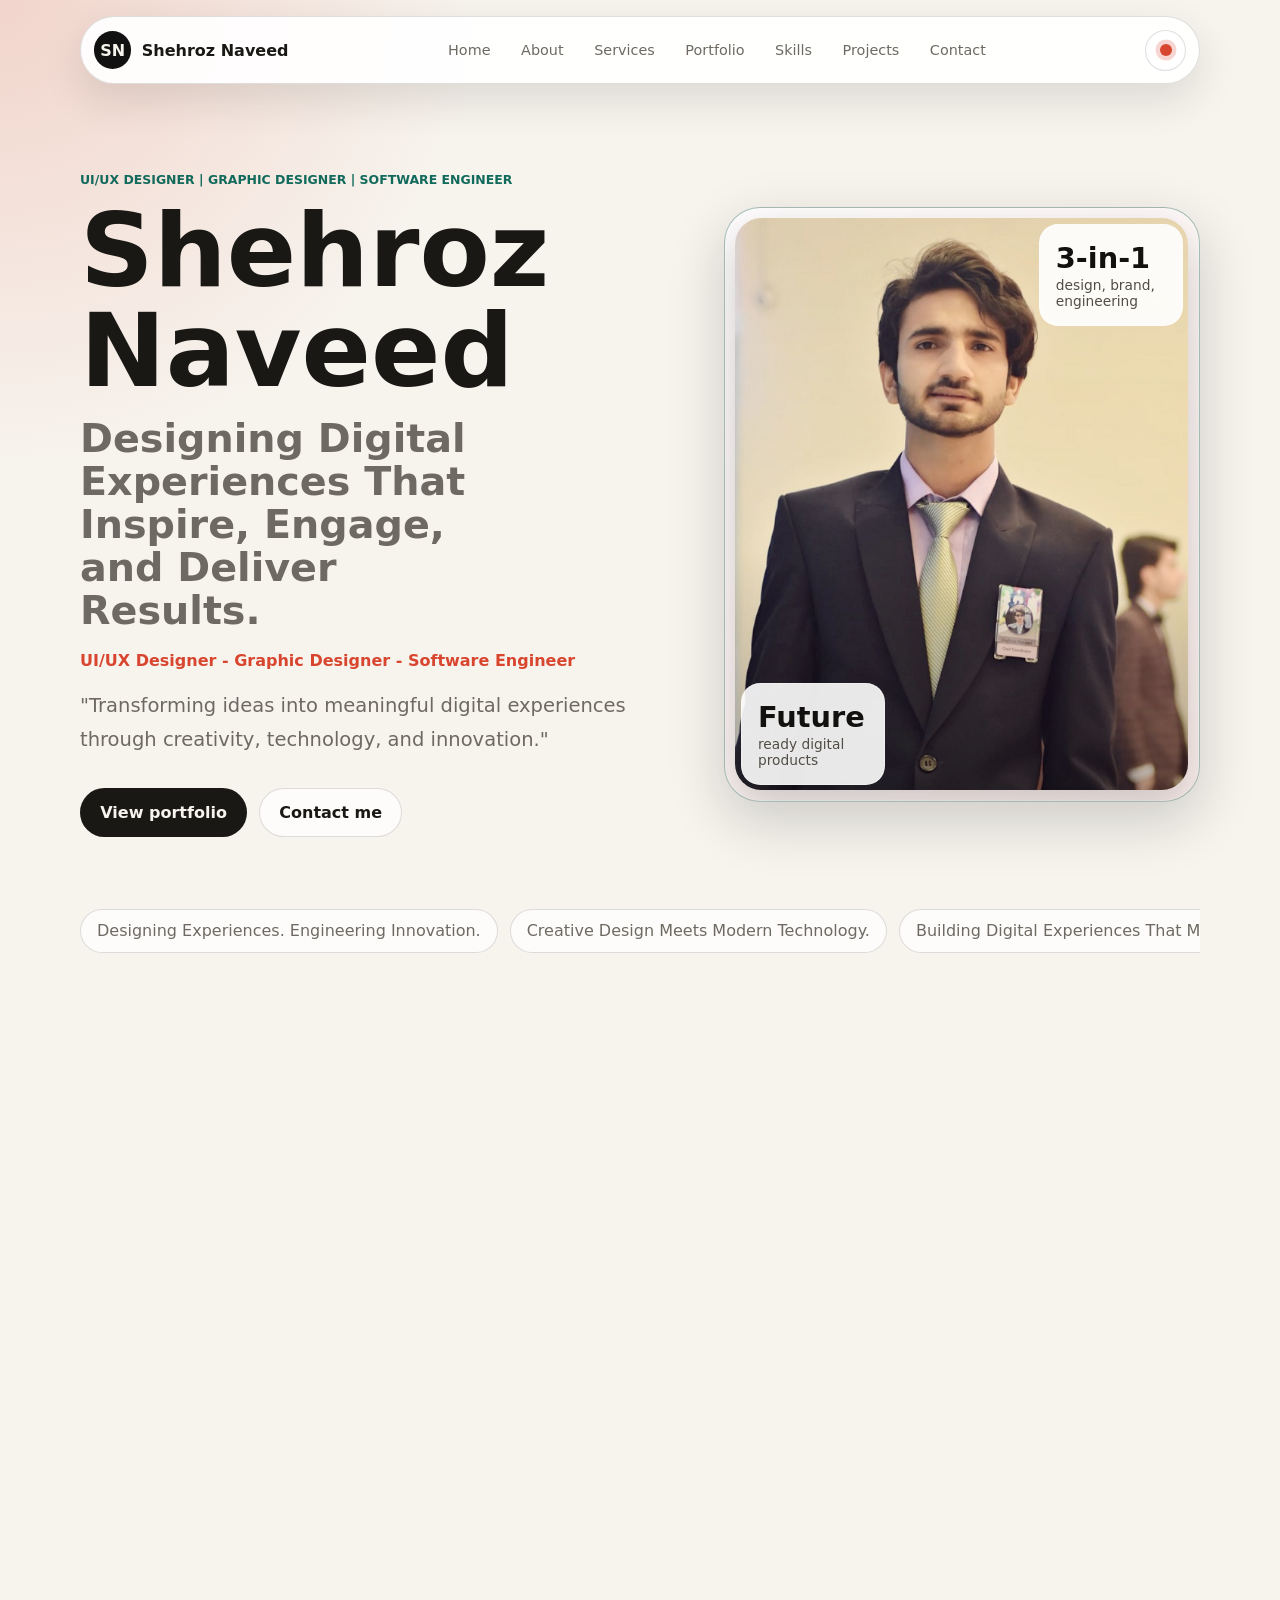
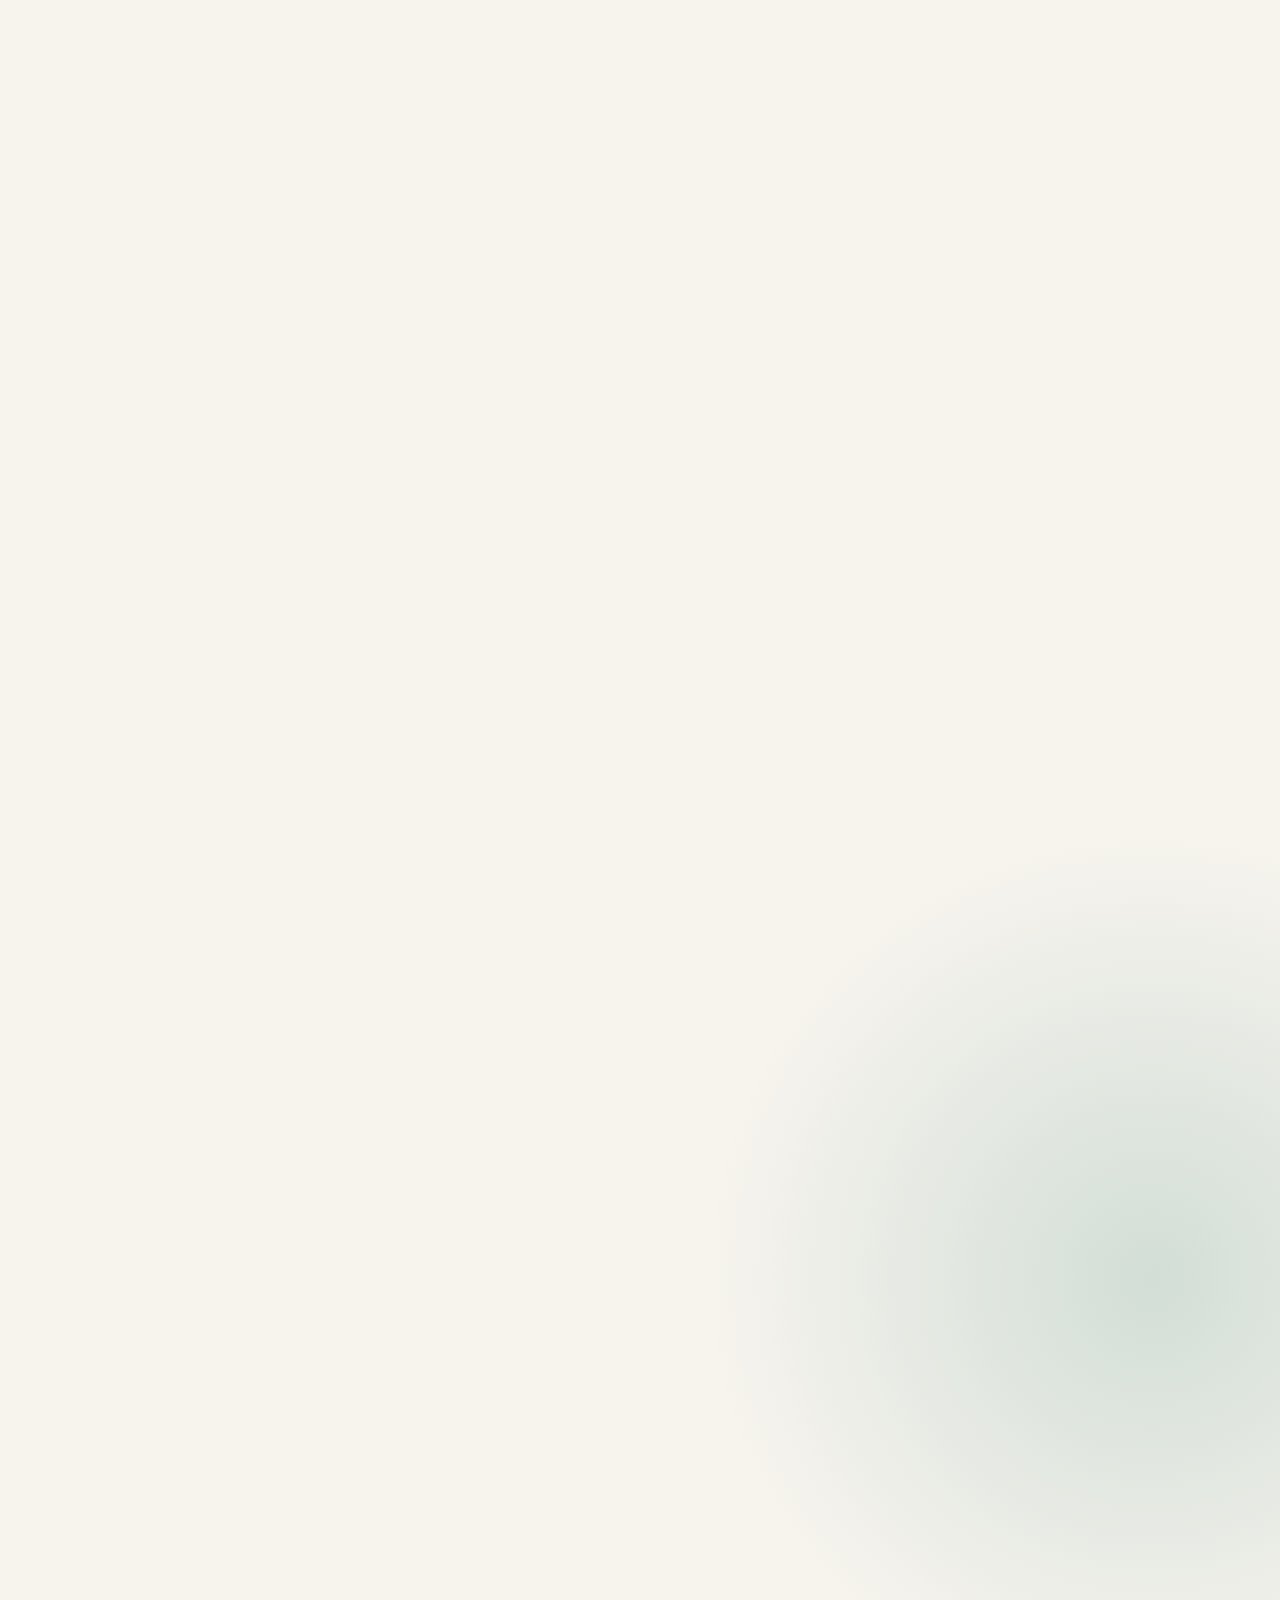
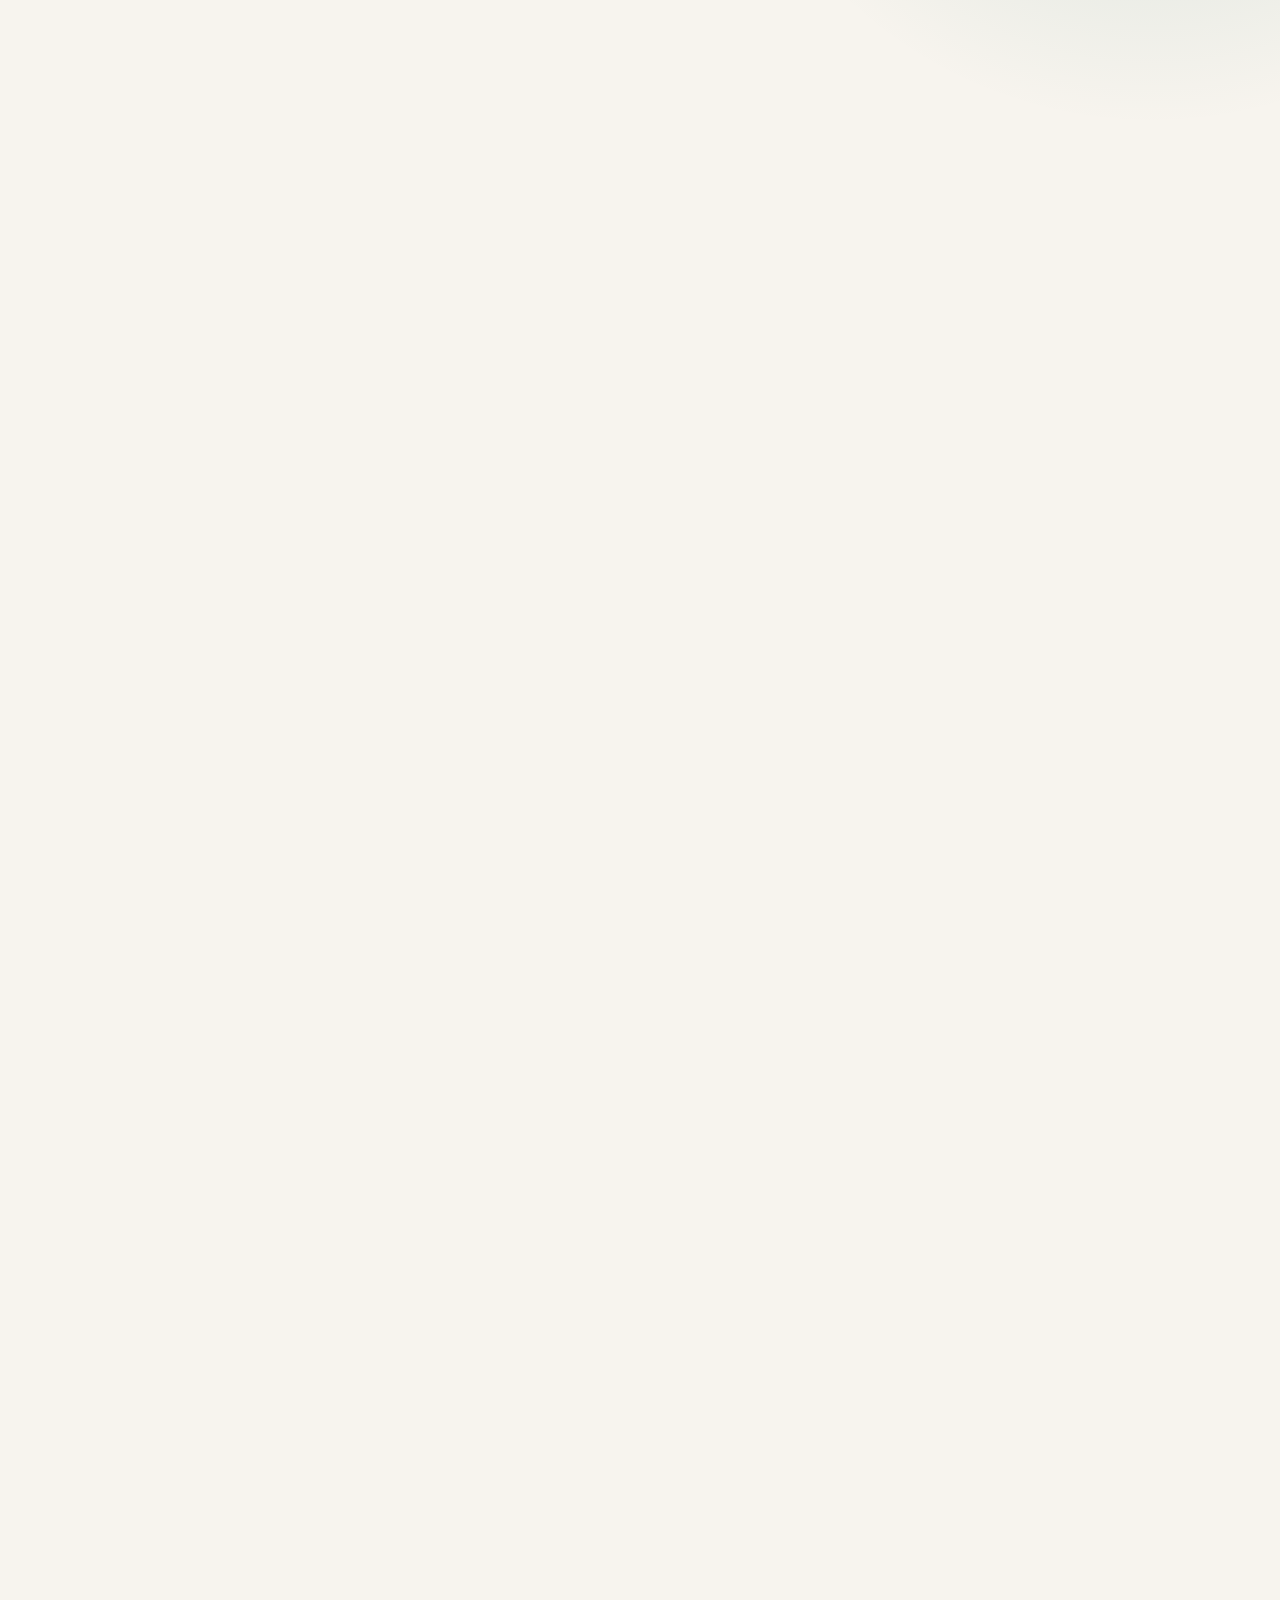
==== index.html @ e638caf7 "Publish portfolio site" ====
<!doctype html>
<html lang="en">
  <head>
    <meta charset="utf-8" />
    <meta name="viewport" content="width=device-width, initial-scale=1" />
    <title>Shehroz Naveed | UI/UX Designer Portfolio, Graphic Designer & Software Engineer</title>
    <meta
      name="description"
      content="Shehroz Naveed is a UI/UX Designer, Graphic Designer, and Software Engineer in Karachi, Pakistan. Explore mobile app UI, website design, Figma prototypes, branding, and digital product projects."
    />
    <meta
      name="keywords"
      content="Shehroz Naveed, UI UX Designer, UI/UX Designer Karachi, Graphic Designer Pakistan, Software Engineer, Figma Designer, Mobile App Design, Website Design, Portfolio"
    />
    <meta name="author" content="Shehroz Naveed" />
    <meta name="robots" content="index, follow, max-image-preview:large" />
    <meta name="theme-color" content="#d8462f" />
    <link rel="canonical" href="https://shehroznaveed1.github.io/SHEHROZNAVEED/" />
    <meta property="og:type" content="website" />
    <meta property="og:site_name" content="Shehroz Naveed Portfolio" />
    <meta property="og:title" content="Shehroz Naveed | UI/UX Designer Portfolio" />
    <meta
      property="og:description"
      content="Portfolio of Shehroz Naveed featuring UI/UX design, Figma mobile app concepts, website interfaces, graphic design, and software engineering work."
    />
    <meta property="og:url" content="https://shehroznaveed1.github.io/SHEHROZNAVEED/" />
    <meta property="og:image" content="https://shehroznaveed1.github.io/SHEHROZNAVEED/assets/projects/personal.jpg" />
    <meta property="og:image:alt" content="Portrait of Shehroz Naveed" />
    <meta name="twitter:card" content="summary_large_image" />
    <meta name="twitter:title" content="Shehroz Naveed | UI/UX Designer Portfolio" />
    <meta
      name="twitter:description"
      content="Explore Shehroz Naveed's UI/UX design portfolio with mobile app, website, and Figma interface projects."
    />
    <meta name="twitter:image" content="https://shehroznaveed1.github.io/SHEHROZNAVEED/assets/projects/personal.jpg" />
    <link rel="stylesheet" href="styles.css" />
    <script type="application/ld+json">
      {
        "@context": "https://schema.org",
        "@graph": [
          {
            "@type": "Person",
            "@id": "https://shehroznaveed1.github.io/SHEHROZNAVEED/#person",
            "name": "Shehroz Naveed",
            "jobTitle": ["UI/UX Designer", "Graphic Designer", "Software Engineer"],
            "url": "https://shehroznaveed1.github.io/SHEHROZNAVEED/",
            "image": "https://shehroznaveed1.github.io/SHEHROZNAVEED/assets/projects/personal.jpg",
            "address": {
              "@type": "PostalAddress",
              "addressLocality": "Karachi",
              "addressCountry": "PK"
            },
            "sameAs": [
              "https://www.behance.net/shehroznaveed1",
              "https://github.com/ShehrozNaveed1",
              "https://linkedin.com/in/shehroz-naveed",
              "https://twitter.com/shehroznaveed4",
              "https://facebook.com/shehroz.naveed.94402"
            ],
            "knowsAbout": [
              "UI/UX Design",
              "Figma",
              "Mobile App Design",
              "Website Design",
              "Graphic Design",
              "Software Engineering",
              "Frontend Development"
            ]
          },
          {
            "@type": "WebSite",
            "@id": "https://shehroznaveed1.github.io/SHEHROZNAVEED/#website",
            "name": "Shehroz Naveed Portfolio",
            "url": "https://shehroznaveed1.github.io/SHEHROZNAVEED/",
            "publisher": {
              "@id": "https://shehroznaveed1.github.io/SHEHROZNAVEED/#person"
            }
          },
          {
            "@type": "ItemList",
            "@id": "https://shehroznaveed1.github.io/SHEHROZNAVEED/#behance-projects",
            "name": "Shehroz Naveed Behance UI/UX Projects",
            "itemListElement": [
              {
                "@type": "CreativeWork",
                "position": 1,
                "name": "Makeup App Home Page",
                "url": "https://www.behance.net/gallery/175763839/Makeup-App-Home-Page",
                "creator": { "@id": "https://shehroznaveed1.github.io/SHEHROZNAVEED/#person" }
              },
              {
                "@type": "CreativeWork",
                "position": 2,
                "name": "Ekuate Webs Design",
                "url": "https://www.behance.net/gallery/175763613/Ekuate-Webs-Design",
                "creator": { "@id": "https://shehroznaveed1.github.io/SHEHROZNAVEED/#person" }
              },
              {
                "@type": "CreativeWork",
                "position": 3,
                "name": "CowBoy",
                "url": "https://www.behance.net/gallery/175763533/CowBoy",
                "creator": { "@id": "https://shehroznaveed1.github.io/SHEHROZNAVEED/#person" }
              },
              {
                "@type": "CreativeWork",
                "position": 4,
                "name": "Case Study",
                "url": "https://www.behance.net/gallery/175763433/Case-Study",
                "creator": { "@id": "https://shehroznaveed1.github.io/SHEHROZNAVEED/#person" }
              },
              {
                "@type": "CreativeWork",
                "position": 5,
                "name": "Mental Health App",
                "url": "https://www.behance.net/gallery/174597253/Mental-Health-App",
                "creator": { "@id": "https://shehroznaveed1.github.io/SHEHROZNAVEED/#person" }
              },
              {
                "@type": "CreativeWork",
                "position": 6,
                "name": "Learning App Design",
                "url": "https://www.behance.net/gallery/171946217/Learning-App-Design",
                "creator": { "@id": "https://shehroznaveed1.github.io/SHEHROZNAVEED/#person" }
              },
              {
                "@type": "CreativeWork",
                "position": 7,
                "name": "TODO Task App Design",
                "url": "https://www.behance.net/gallery/171945237/TODO-Task-App-Design",
                "creator": { "@id": "https://shehroznaveed1.github.io/SHEHROZNAVEED/#person" }
              },
              {
                "@type": "CreativeWork",
                "position": 8,
                "name": "Mulsim App Design",
                "url": "https://www.behance.net/gallery/171944951/Mulsim-App-Design",
                "creator": { "@id": "https://shehroznaveed1.github.io/SHEHROZNAVEED/#person" }
              }
            ]
          }
        ]
      }
    </script>
  </head>
  <body>
    <div class="cursor-light" aria-hidden="true"></div>

    <header class="site-header">
      <a class="brand" href="#home" aria-label="Shehroz Naveed home">
        <span class="brand-mark">SN</span>
        <span>Shehroz Naveed</span>
      </a>

      <nav class="nav-links" aria-label="Primary navigation">
        <a href="#home">Home</a>
        <a href="#about">About</a>
        <a href="#services">Services</a>
        <a href="#portfolio">Portfolio</a>
        <a href="#skills">Skills</a>
        <a href="#projects">Projects</a>
        <a href="#contact">Contact</a>
      </nav>

      <div class="header-actions">
        <button class="icon-button" id="themeToggle" type="button" aria-label="Toggle theme">
          <span class="sun" aria-hidden="true"></span>
          <span class="moon" aria-hidden="true"></span>
        </button>
        <button class="menu-button" id="menuButton" type="button" aria-label="Open menu" aria-expanded="false">
          <span></span>
          <span></span>
        </button>
      </div>
    </header>

    <nav class="mobile-panel" id="mobilePanel" aria-label="Mobile navigation">
      <a href="#home">Home</a>
      <a href="#about">About</a>
      <a href="#services">Services</a>
      <a href="#portfolio">Portfolio</a>
      <a href="#skills">Skills</a>
      <a href="#projects">Projects</a>
      <a href="#testimonials">Testimonials</a>
      <a href="#contact">Contact</a>
    </nav>

    <main>
      <section class="hero" id="home">
        <div class="hero-copy">
          <p class="eyebrow">UI/UX Designer | Graphic Designer | Software Engineer</p>
          <h1>Shehroz Naveed</h1>
          <h2 class="hero-title">Designing Digital Experiences That Inspire, Engage, and Deliver Results.</h2>
          <p class="role-line">UI/UX Designer - Graphic Designer - Software Engineer</p>
          <p class="hero-text">
            "Transforming ideas into meaningful digital experiences through creativity, technology,
            and innovation."
          </p>
          <div class="hero-actions">
            <a class="primary-button" href="#portfolio">View portfolio</a>
            <a class="secondary-button" href="#contact">Contact me</a>
          </div>
        </div>

        <div class="hero-visual" aria-label="Shehroz Naveed portfolio preview">
          <img
            src="assets/projects/personal.jpg"
            alt="Portrait of Shehroz Naveed"
            width="600"
            height="900"
            fetchpriority="high"
            decoding="async"
          />
          <div class="metric-card metric-one">
            <strong>3-in-1</strong>
            <span>design, brand, engineering</span>
          </div>
          <div class="metric-card metric-two">
            <strong>Future</strong>
            <span>ready digital products</span>
          </div>
        </div>
      </section>

      <section class="ticker" aria-label="Personal branding taglines">
        <span>Designing Experiences. Engineering Innovation.</span>
        <span>Creative Design Meets Modern Technology.</span>
        <span>Building Digital Experiences That Matter.</span>
        <span>Where Creativity and Technology Converge.</span>
      </section>

      <section class="section about-section" id="about">
        <div class="section-heading">
          <p class="eyebrow">About me</p>
          <h2>Creativity, technology, and product thinking in one practice.</h2>
        </div>
        <div class="about-grid">
          <article class="statement-card">
            <h3>Personal Statement</h3>
            <p>
              I believe great design goes beyond aesthetics. It creates experiences that connect
              people with technology in meaningful ways. My goal is to build products that are
              intuitive, impactful, and designed for the future.
            </p>
          </article>
          <div class="about-copy">
            <p>
              I am a passionate UI/UX Designer, Graphic Designer, and Software Engineer dedicated
              to creating modern, user-focused digital solutions.
            </p>
            <p>
              With expertise in design principles, visual storytelling, and software technologies,
              I specialize in crafting intuitive user interfaces, impactful brand identities, and
              scalable digital products.
            </p>
            <p>
              I combine creativity with technical knowledge to build experiences that are visually
              compelling, functional, and aligned with business goals.
            </p>
          </div>
        </div>
      </section>

      <section class="section profile-section" id="profile">
        <div class="section-heading">
          <p class="eyebrow">Professional profile</p>
          <h2>Three disciplines. One connected digital outcome.</h2>
        </div>
        <div class="profile-grid">
          <article>
            <span>01</span>
            <h3>UI/UX Designer</h3>
            <p>Creating engaging and user-centered experiences through thoughtful design and usability principles.</p>
            <ul>
              <li>User Research</li>
              <li>User Experience Design</li>
              <li>User Interface Design</li>
              <li>Wireframing</li>
              <li>Prototyping</li>
              <li>User Journey Mapping</li>
              <li>Information Architecture</li>
              <li>Design Systems</li>
              <li>Responsive Design</li>
              <li>Mobile App Design</li>
              <li>Web Application Design</li>
              <li>Dashboard Design</li>
            </ul>
          </article>
          <article>
            <span>02</span>
            <h3>Graphic Designer</h3>
            <p>Building strong visual identities and marketing materials that communicate effectively.</p>
            <ul>
              <li>Brand Identity Design</li>
              <li>Logo Design</li>
              <li>Corporate Branding</li>
              <li>Social Media Design</li>
              <li>Marketing Creatives</li>
              <li>Posters</li>
              <li>Flyers</li>
              <li>Brochures</li>
              <li>Company Profiles</li>
              <li>Presentation Design</li>
              <li>Business Cards</li>
              <li>Packaging Design</li>
            </ul>
          </article>
          <article>
            <span>03</span>
            <h3>Software Engineer</h3>
            <p>Developing innovative digital solutions with a focus on performance, scalability, and user experience.</p>
            <ul>
              <li>Frontend Development</li>
              <li>Web Applications</li>
              <li>Responsive Websites</li>
              <li>Software Architecture</li>
              <li>UI Implementation</li>
              <li>Modern Web Technologies</li>
              <li>Application Design</li>
              <li>Performance Optimization</li>
              <li>Problem Solving</li>
              <li>System Design</li>
            </ul>
          </article>
        </div>
      </section>

      <section class="section services-section" id="services">
        <div class="section-heading">
          <p class="eyebrow">Services</p>
          <h2>Design and engineering services for modern digital products.</h2>
        </div>
        <div class="services-grid">
          <article>
            <span>UI</span>
            <h3>UI/UX Design</h3>
            <p>Website design, mobile app design, SaaS dashboards, UX audits, design systems, and interactive prototypes.</p>
          </article>
          <article>
            <span>GD</span>
            <h3>Graphic Design</h3>
            <p>Brand identity, corporate stationery, social media creatives, promotional materials, company profiles, and print design.</p>
          </article>
          <article>
            <span>SE</span>
            <h3>Software Engineering</h3>
            <p>Web solutions, digital products, frontend interfaces, application development, system planning, and product optimization.</p>
          </article>
        </div>
      </section>

      <section class="section" id="portfolio">
        <div class="section-heading">
          <div>
            <p class="eyebrow">Portfolio categories</p>
            <h2>Find the kind of work you need faster.</h2>
          </div>
          <p class="section-note">
            Browse real UI/UX projects from Behance plus previous portfolio work across logo design,
            vector art, print design, website interfaces, and software concepts.
          </p>
        </div>

        <div class="filter-bar" role="list" aria-label="Filter portfolio categories">
          <button class="filter active" type="button" data-filter="all">All</button>
          <button class="filter" type="button" data-filter="uiux">UI/UX</button>
          <button class="filter" type="button" data-filter="mobile">Mobile Apps</button>
          <button class="filter" type="button" data-filter="web">Website UI</button>
          <button class="filter" type="button" data-filter="logo">Logo</button>
          <button class="filter" type="button" data-filter="vector">Vector</button>
          <button class="filter" type="button" data-filter="print">Print</button>
          <button class="filter" type="button" data-filter="software">Software</button>
        </div>

        <div class="portfolio-tools">
          <label>
            Search projects
            <input id="projectSearch" type="search" placeholder="Search app, website, logo, Figma, vector..." />
          </label>
          <p id="projectCount" aria-live="polite"></p>
        </div>

        <div class="project-grid" id="projectGrid"></div>
      </section>

      <section class="section skills-section" id="skills">
        <div class="section-heading">
          <p class="eyebrow">Skills</p>
          <h2>A practical toolkit for visual and technical problem solving.</h2>
        </div>
        <div class="skills-grid">
          <article>
            <h3>Design</h3>
            <ul>
              <li>UI Design</li>
              <li>UX Design</li>
              <li>Wireframing</li>
              <li>Prototyping</li>
              <li>Interaction Design</li>
              <li>Visual Design</li>
              <li>Branding</li>
              <li>Typography</li>
              <li>Color Theory</li>
              <li>Design Thinking</li>
            </ul>
          </article>
          <article>
            <h3>Development</h3>
            <ul>
              <li>Software Engineering Principles</li>
              <li>Frontend Technologies</li>
              <li>Web Development</li>
              <li>Responsive Interfaces</li>
              <li>Digital Product Development</li>
            </ul>
          </article>
          <article>
            <h3>Creative</h3>
            <ul>
              <li>Graphic Design</li>
              <li>Image Editing</li>
              <li>Social Media Design</li>
              <li>Marketing Materials</li>
              <li>Creative Direction</li>
              <li>Digital Branding</li>
            </ul>
          </article>
        </div>
      </section>

      <section class="section process-section" id="projects">
        <div class="process-copy">
          <p class="eyebrow">Projects</p>
          <h2>Project paths shaped around your goals.</h2>
          <p>
            Select a project type to see how I approach work across digital products, brand systems,
            and software interfaces.
          </p>
        </div>
        <div class="timeline">
          <button class="timeline-item active" type="button" data-step="1">
            <span>UI/UX Projects</span>
            <small>Apps, dashboards, flows</small>
          </button>
          <button class="timeline-item" type="button" data-step="2">
            <span>Graphic Projects</span>
            <small>Branding and campaigns</small>
          </button>
          <button class="timeline-item" type="button" data-step="3">
            <span>Software Projects</span>
            <small>Frontend and systems</small>
          </button>
        </div>
        <div class="process-card" id="processCard"></div>
      </section>

      <section class="section testimonials-section" id="testimonials">
        <div class="section-heading">
          <p class="eyebrow">Testimonials</p>
          <h2>What clients should feel after working with you.</h2>
        </div>
        <div class="testimonial-grid">
          <blockquote>
            <p>"Shehroz combines design clarity with technical thinking, which makes every idea feel practical and polished."</p>
            <cite>Product Founder</cite>
          </blockquote>
          <blockquote>
            <p>"The visuals were clean, the user flow made sense, and the final interface felt ready for real users."</p>
            <cite>Startup Client</cite>
          </blockquote>
          <blockquote>
            <p>"A reliable creative partner for branding, UI direction, and front-end execution."</p>
            <cite>Business Team</cite>
          </blockquote>
        </div>
      </section>

      <section class="contact-section" id="contact">
        <div>
          <p class="eyebrow">Contact</p>
          <h2>Let's build a digital experience that matters.</h2>
          <p>
            Share your project details and get an instant inquiry preview. Add your real email,
            phone, and social links here when you are ready.
          </p>
        </div>

        <form class="contact-form" id="contactForm">
          <label>
            Name
            <input name="name" type="text" placeholder="Your name" required />
          </label>
          <label>
            Email
            <input name="email" type="email" placeholder="you@example.com" required />
          </label>
          <label>
            Project Type
            <select name="projectType" required>
              <option value="">Select project type</option>
              <option value="uiux">UI/UX Design</option>
              <option value="graphic">Graphic Design</option>
              <option value="software">Software Engineering</option>
            </select>
          </label>
          <label>
            Project details
            <textarea
              name="details"
              rows="4"
              minlength="50"
              aria-describedby="formStatus"
              placeholder="Tell me what you want to create. Please write at least 50 characters."
              required
            ></textarea>
          </label>
          <button class="primary-button" type="submit">Preview inquiry</button>
          <p class="form-status" id="formStatus" role="status"></p>
        </form>
      </section>
    </main>

    <div class="project-modal" id="projectModal" aria-hidden="true">
      <div class="project-modal-backdrop" data-modal-close></div>
      <article class="project-modal-panel" role="dialog" aria-modal="true" aria-labelledby="modalTitle">
        <button class="modal-close" type="button" aria-label="Close project preview" data-modal-close>&times;</button>
        <div class="modal-image-wrap">
          <img id="modalImage" src="" alt="" decoding="async" />
        </div>
        <div class="modal-content">
          <p class="eyebrow" id="modalCategory"></p>
          <h2 id="modalTitle"></h2>
          <p id="modalSummary"></p>
          <div class="modal-details">
            <span id="modalYear"></span>
          </div>
          <a class="modal-link" id="modalLink" href="#" target="_blank" rel="noopener noreferrer">View full project on Behance</a>
        </div>
      </article>
    </div>

    <footer class="site-footer">
      <span>&copy; 2026 Shehroz Naveed</span>
      <div>
        <a href="mailto:hello@example.com">Email</a>
        <a href="https://www.behance.net/shehroznaveed1" target="_blank" rel="noreferrer">Behance</a>
        <a href="https://linkedin.com/in/shehroz-naveed" target="_blank" rel="noreferrer">LinkedIn</a>
        <a href="https://github.com/ShehrozNaveed1" target="_blank" rel="noreferrer">GitHub</a>
      </div>
    </footer>

    <script src="script.js"></script>
  </body>
</html>
---- styles.css ----
:root {
  color-scheme: light;
  --bg: #f7f4ee;
  --panel: rgba(255, 255, 255, 0.72);
  --panel-strong: #ffffff;
  --text: #191815;
  --muted: #6e6a63;
  --line: rgba(25, 24, 21, 0.14);
  --accent: #d8462f;
  --accent-2: #116a5c;
  --ink: #111111;
  --shadow: 0 16px 42px rgba(33, 28, 20, 0.12);
}

:root.dark {
  color-scheme: dark;
  --bg: #11100e;
  --panel: rgba(29, 28, 25, 0.72);
  --panel-strong: #1c1b18;
  --text: #f7f1e6;
  --muted: #b8b0a3;
  --line: rgba(247, 241, 230, 0.16);
  --accent: #ff684f;
  --accent-2: #55c7aa;
  --ink: #fffaf2;
  --shadow: 0 16px 42px rgba(0, 0, 0, 0.28);
}

* {
  box-sizing: border-box;
}

html {
  scroll-behavior: smooth;
}

body {
  margin: 0;
  min-height: 100vh;
  background:
    radial-gradient(circle at top left, rgba(216, 70, 47, 0.18), transparent 30rem),
    radial-gradient(circle at 90% 20%, rgba(17, 106, 92, 0.16), transparent 28rem),
    var(--bg);
  color: var(--text);
  font-family:
    Inter, ui-sans-serif, system-ui, -apple-system, BlinkMacSystemFont, "Segoe UI", sans-serif;
}

body.modal-open {
  overflow: hidden;
}

a {
  color: inherit;
  text-decoration: none;
}

button,
input,
select,
textarea {
  font: inherit;
}

.cursor-light {
  position: fixed;
  top: 0;
  left: 0;
  width: 12rem;
  height: 12rem;
  pointer-events: none;
  border-radius: 999px;
  background: rgba(255, 255, 255, 0.28);
  filter: blur(26px);
  opacity: 0;
  transform: translate(-50%, -50%);
  transition: opacity 180ms ease;
  z-index: 0;
}

.site-header {
  position: sticky;
  top: 0;
  z-index: 20;
  display: flex;
  align-items: center;
  justify-content: space-between;
  gap: 1rem;
  width: min(1120px, calc(100% - 2rem));
  margin: 1rem auto 0;
  padding: 0.8rem;
  border: 1px solid var(--line);
  border-radius: 999px;
  background: color-mix(in srgb, var(--panel-strong) 92%, transparent);
  box-shadow: var(--shadow);
}

.brand,
.nav-links,
.header-actions,
.hero-actions,
.filter-bar,
.site-footer div {
  display: flex;
  align-items: center;
}

.brand {
  gap: 0.65rem;
  font-weight: 800;
  white-space: nowrap;
}

.brand-mark {
  display: grid;
  width: 2.35rem;
  height: 2.35rem;
  place-items: center;
  border-radius: 50%;
  background: var(--ink);
  color: var(--bg);
}

.nav-links {
  gap: 0.35rem;
  flex-wrap: wrap;
  justify-content: center;
}

.nav-links a,
.mobile-panel a {
  padding: 0.72rem 0.78rem;
  border-radius: 999px;
  color: var(--muted);
  font-size: 0.9rem;
}

.nav-links a:hover,
.mobile-panel a:hover {
  background: var(--panel-strong);
  color: var(--text);
}

.header-actions {
  gap: 0.5rem;
}

.icon-button,
.menu-button {
  border: 1px solid var(--line);
  background: var(--panel-strong);
  color: var(--text);
  cursor: pointer;
}

.icon-button {
  position: relative;
  width: 2.55rem;
  height: 2.55rem;
  border-radius: 50%;
}

.sun,
.moon {
  position: absolute;
  inset: 0;
  margin: auto;
}

.sun {
  width: 0.78rem;
  height: 0.78rem;
  border-radius: 50%;
  background: var(--accent);
  box-shadow: 0 0 0 0.28rem color-mix(in srgb, var(--accent) 22%, transparent);
}

.moon {
  width: 0.95rem;
  height: 0.95rem;
  border-radius: 50%;
  box-shadow: -0.22rem 0 0 var(--accent-2);
  opacity: 0;
}

:root.dark .sun {
  opacity: 0;
}

:root.dark .moon {
  opacity: 1;
}

.menu-button {
  display: none;
  width: 2.55rem;
  height: 2.55rem;
  border-radius: 50%;
}

.menu-button span {
  display: block;
  width: 1rem;
  height: 2px;
  margin: 0.24rem auto;
  background: currentColor;
}

.mobile-panel {
  display: none;
}

main,
.site-footer {
  position: relative;
  z-index: 1;
  width: min(1120px, calc(100% - 2rem));
  margin-inline: auto;
}

.hero {
  display: grid;
  grid-template-columns: minmax(0, 1fr) minmax(20rem, 0.82fr);
  gap: clamp(2rem, 5vw, 5rem);
  align-items: center;
  min-height: calc(100vh - 5.7rem);
  padding: 5rem 0 3rem;
}

.eyebrow {
  margin: 0 0 0.85rem;
  color: var(--accent-2);
  font-size: 0.78rem;
  font-weight: 850;
  letter-spacing: 0;
  text-transform: uppercase;
}

h1,
h2,
h3,
p {
  overflow-wrap: anywhere;
}

h1,
h2,
h3 {
  margin: 0;
  line-height: 0.98;
  letter-spacing: 0;
}

h1 {
  max-width: 10ch;
  font-size: clamp(3.8rem, 8vw, 7.4rem);
}

h2 {
  max-width: 14ch;
  font-size: clamp(2.35rem, 5vw, 4.6rem);
}

.hero-title {
  max-width: 16ch;
  margin-top: 1rem;
  color: var(--muted);
  font-size: clamp(1.45rem, 3.1vw, 2.8rem);
  line-height: 1.08;
}

h3 {
  font-size: 1.35rem;
}

.hero-text,
.about-copy p,
.statement-card p,
.process-copy p,
.contact-section p {
  max-width: 40rem;
  color: var(--muted);
  font-size: clamp(1.02rem, 2vw, 1.22rem);
  line-height: 1.7;
}

.role-line {
  margin: 1.2rem 0 0;
  color: var(--accent);
  font-weight: 850;
}

.hero-actions {
  flex-wrap: wrap;
  gap: 0.75rem;
  margin-top: 2rem;
}

.primary-button,
.secondary-button {
  display: inline-flex;
  align-items: center;
  justify-content: center;
  min-height: 3rem;
  padding: 0.9rem 1.2rem;
  border-radius: 999px;
  border: 1px solid transparent;
  cursor: pointer;
  font-weight: 800;
}

.primary-button {
  background: var(--text);
  color: var(--bg);
}

.secondary-button {
  border-color: var(--line);
  background: var(--panel);
}

.hero-visual {
  position: relative;
  aspect-ratio: 4 / 5;
  min-height: 0;
  max-height: 38rem;
  padding: 0.65rem;
  border: 1px solid color-mix(in srgb, var(--accent-2) 28%, var(--line));
  border-radius: 2.25rem;
  background:
    linear-gradient(145deg, color-mix(in srgb, var(--panel-strong) 86%, transparent), transparent),
    color-mix(in srgb, var(--accent) 9%, var(--panel-strong));
  overflow: hidden;
  box-shadow:
    0 1.2rem 3.5rem rgba(17, 16, 14, 0.18),
    inset 0 0 0 1px rgba(255, 255, 255, 0.32);
  contain: paint;
}

.hero-visual img,
.project-card img {
  width: 100%;
  height: 100%;
  object-fit: cover;
  display: block;
}

.hero-visual img {
  border-radius: 1.65rem;
  object-position: center 20%;
  box-shadow: 0 1rem 2.6rem rgba(17, 16, 14, 0.2);
}

.hero-visual::after {
  content: "";
  position: absolute;
  inset: 0.65rem;
  border-radius: 1.65rem;
  background:
    linear-gradient(180deg, rgba(255, 255, 255, 0.08), transparent 42%),
    linear-gradient(180deg, transparent 58%, rgba(0, 0, 0, 0.3));
  pointer-events: none;
}

.metric-card {
  position: absolute;
  z-index: 2;
  display: grid;
  gap: 0.1rem;
  width: 9rem;
  padding: 1rem;
  border: 1px solid rgba(255, 255, 255, 0.32);
  border-radius: 1.2rem;
  background: rgba(255, 255, 255, 0.9);
  color: #12110f;
}

.metric-card strong {
  font-size: 1.8rem;
}

.metric-card span {
  color: #514d45;
  font-size: 0.86rem;
}

.metric-one {
  right: 1rem;
  top: 1rem;
}

.metric-two {
  left: 1rem;
  bottom: 1rem;
}

.ticker {
  display: flex;
  gap: 0.75rem;
  overflow: hidden;
  padding: 1rem 0 5rem;
}

.ticker span {
  flex: 0 0 auto;
  padding: 0.7rem 1rem;
  border: 1px solid var(--line);
  border-radius: 999px;
  background: var(--panel);
  color: var(--muted);
}

.section {
  padding: 5rem 0;
  content-visibility: auto;
  contain-intrinsic-size: auto 760px;
}

.section-heading {
  display: flex;
  align-items: end;
  justify-content: space-between;
  gap: 2rem;
  margin-bottom: 2rem;
}

.section-note {
  max-width: 28rem;
  margin: 0;
  color: var(--muted);
  line-height: 1.7;
}

.filter-bar {
  flex-wrap: wrap;
  gap: 0.55rem;
  margin-bottom: 1.2rem;
}

.filter {
  min-height: 2.7rem;
  padding: 0.7rem 1rem;
  border: 1px solid var(--line);
  border-radius: 999px;
  background: transparent;
  color: var(--muted);
  cursor: pointer;
}

.filter.active {
  background: var(--text);
  color: var(--bg);
}

.portfolio-tools {
  display: flex;
  align-items: end;
  justify-content: space-between;
  gap: 1rem;
  margin-bottom: 1.2rem;
}

.portfolio-tools label {
  display: grid;
  gap: 0.45rem;
  width: min(100%, 28rem);
  color: var(--muted);
  font-size: 0.9rem;
  font-weight: 750;
}

.portfolio-tools input {
  width: 100%;
  border: 1px solid var(--line);
  border-radius: 999px;
  background: var(--panel-strong);
  color: var(--text);
  padding: 0.9rem 1rem;
  outline: none;
}

.portfolio-tools input:focus {
  border-color: var(--accent-2);
  box-shadow: 0 0 0 4px color-mix(in srgb, var(--accent-2) 18%, transparent);
}

.portfolio-tools p {
  margin: 0 0 0.95rem;
  color: var(--accent-2);
  font-weight: 850;
  white-space: nowrap;
}

.project-grid {
  display: grid;
  grid-template-columns: repeat(3, minmax(0, 1fr));
  gap: 1rem;
}

.empty-state {
  grid-column: 1 / -1;
  margin: 0;
  padding: 1.2rem;
  border: 1px solid var(--line);
  border-radius: 1rem;
  background: var(--panel);
  color: var(--muted);
}

.project-card {
  overflow: hidden;
  border: 1px solid var(--line);
  border-radius: 1.15rem;
  background: var(--panel);
  box-shadow: 0 8px 22px rgba(0, 0, 0, 0.06);
  contain: content;
  cursor: pointer;
  transition:
    transform 220ms ease,
    border-color 220ms ease;
}

.project-card:hover,
.project-card:focus-visible {
  transform: translateY(-0.35rem);
  border-color: color-mix(in srgb, var(--accent) 46%, var(--line));
}

.project-card:focus-visible {
  outline: 3px solid color-mix(in srgb, var(--accent-2) 48%, transparent);
  outline-offset: 4px;
}

.project-image {
  position: relative;
  aspect-ratio: 1.2;
  background: var(--panel-strong);
}

.view-badge {
  position: absolute;
  right: 0.75rem;
  bottom: 0.75rem;
  padding: 0.5rem 0.72rem;
  border-radius: 999px;
  background: rgba(17, 16, 14, 0.82);
  color: #fffaf2;
  font-size: 0.78rem;
  font-weight: 850;
  opacity: 0;
  transform: translateY(0.25rem);
  transition:
    opacity 180ms ease,
    transform 180ms ease;
}

.project-card:hover .view-badge,
.project-card:focus-visible .view-badge {
  opacity: 1;
  transform: translateY(0);
}

.project-content {
  display: grid;
  gap: 0.8rem;
  padding: 1rem;
}

.project-content p,
.services-grid p {
  margin: 0;
  color: var(--muted);
  line-height: 1.6;
}

.project-link,
.modal-link {
  display: inline-flex;
  align-items: center;
  justify-content: center;
  width: fit-content;
  min-height: 2.45rem;
  margin-top: 0.35rem;
  padding: 0.7rem 0.95rem;
  border: 1px solid color-mix(in srgb, var(--accent-2) 36%, var(--line));
  border-radius: 999px;
  background: color-mix(in srgb, var(--accent-2) 10%, var(--panel-strong));
  color: var(--text);
  font-size: 0.9rem;
  font-weight: 850;
}

.project-link:hover,
.modal-link:hover {
  background: var(--text);
  color: var(--bg);
}

.project-meta {
  display: flex;
  flex-wrap: wrap;
  justify-content: space-between;
  gap: 0.45rem 1rem;
  color: var(--muted);
  font-size: 0.85rem;
}

.services-grid {
  display: grid;
  grid-template-columns: repeat(3, minmax(0, 1fr));
  gap: 1rem;
}

.services-grid article,
.profile-grid article,
.skills-grid article,
.statement-card,
.testimonial-grid blockquote,
.process-card,
.contact-form {
  border: 1px solid var(--line);
  border-radius: 1.15rem;
  background: var(--panel);
  box-shadow: 0 8px 22px rgba(0, 0, 0, 0.05);
}

.services-grid article {
  display: grid;
  gap: 1rem;
  padding: 1.2rem;
}

.services-grid span,
.profile-grid span {
  color: var(--accent);
  font-weight: 900;
}

.about-grid {
  display: grid;
  grid-template-columns: 0.8fr 1.2fr;
  gap: 1rem;
  align-items: start;
}

.statement-card {
  padding: 1.2rem;
}

.about-copy {
  display: grid;
  gap: 1rem;
}

.about-copy p,
.statement-card p {
  margin: 0;
}

.profile-grid,
.skills-grid,
.testimonial-grid {
  display: grid;
  grid-template-columns: repeat(3, minmax(0, 1fr));
  gap: 1rem;
}

.profile-grid article,
.skills-grid article {
  display: grid;
  align-content: start;
  gap: 1rem;
  padding: 1.2rem;
}

.profile-grid p {
  margin: 0;
  color: var(--muted);
  line-height: 1.6;
}

.profile-grid ul,
.skills-grid ul {
  display: flex;
  flex-wrap: wrap;
  gap: 0.5rem;
  margin: 0;
  padding: 0;
  list-style: none;
}

.profile-grid li,
.skills-grid li {
  padding: 0.55rem 0.72rem;
  border: 1px solid var(--line);
  border-radius: 999px;
  background: color-mix(in srgb, var(--panel-strong) 66%, transparent);
  color: var(--muted);
  font-size: 0.88rem;
}

.skills-grid li::before {
  content: "";
  display: inline-block;
  width: 0.42rem;
  height: 0.42rem;
  margin-right: 0.45rem;
  border-radius: 50%;
  background: var(--accent-2);
  vertical-align: 0.08rem;
}

.process-section {
  display: grid;
  grid-template-columns: 0.9fr 1.1fr;
  gap: 1rem;
  align-items: start;
}

.process-copy {
  position: sticky;
  top: 7rem;
}

.timeline {
  display: grid;
  gap: 0.65rem;
}

.timeline-item {
  display: flex;
  justify-content: space-between;
  gap: 1rem;
  width: 100%;
  padding: 1rem;
  border: 1px solid var(--line);
  border-radius: 1rem;
  background: transparent;
  color: var(--text);
  cursor: pointer;
  text-align: left;
}

.timeline-item small {
  color: var(--muted);
}

.timeline-item.active {
  background: var(--text);
  color: var(--bg);
}

.timeline-item.active small {
  color: color-mix(in srgb, var(--bg) 72%, transparent);
}

.process-card {
  grid-column: 2;
  padding: 1.2rem;
}

.process-card p {
  color: var(--muted);
  line-height: 1.7;
}

.testimonial-grid blockquote {
  margin: 0;
  padding: 1.2rem;
}

.testimonial-grid p {
  margin: 0 0 1rem;
  color: var(--muted);
  line-height: 1.7;
}

.testimonial-grid cite {
  color: var(--accent);
  font-style: normal;
  font-weight: 850;
}

.contact-section {
  display: grid;
  grid-template-columns: 0.8fr 1fr;
  gap: 2rem;
  align-items: start;
  padding: 5rem 0 6rem;
  content-visibility: auto;
  contain-intrinsic-size: auto 720px;
}

.contact-form {
  display: grid;
  gap: 1rem;
  padding: 1.2rem;
}

.contact-form label {
  display: grid;
  gap: 0.45rem;
  color: var(--muted);
  font-size: 0.9rem;
  font-weight: 750;
}

.contact-form input,
.contact-form select,
.contact-form textarea {
  width: 100%;
  border: 1px solid var(--line);
  border-radius: 0.85rem;
  background: var(--panel-strong);
  color: var(--text);
  padding: 0.9rem 1rem;
  outline: none;
}

.contact-form textarea {
  resize: vertical;
}

.contact-form input:focus,
.contact-form select:focus,
.contact-form textarea:focus {
  border-color: var(--accent-2);
  box-shadow: 0 0 0 4px color-mix(in srgb, var(--accent-2) 18%, transparent);
}

.form-status {
  min-height: 1.5rem;
  margin: 0;
  color: var(--accent-2);
  font-weight: 750;
}

.form-status.error {
  color: var(--accent);
}

.project-modal {
  position: fixed;
  inset: 0;
  z-index: 60;
  display: grid;
  place-items: center;
  padding: 1rem;
  opacity: 0;
  pointer-events: none;
  transition: opacity 180ms ease;
}

.project-modal.open {
  opacity: 1;
  pointer-events: auto;
}

.project-modal-backdrop {
  position: absolute;
  inset: 0;
  background: rgba(17, 16, 14, 0.68);
}

.project-modal-panel {
  position: relative;
  z-index: 1;
  display: grid;
  grid-template-columns: minmax(0, 1.22fr) minmax(18rem, 0.78fr);
  gap: 1rem;
  width: min(1060px, 100%);
  max-height: min(88vh, 760px);
  overflow: hidden;
  border: 1px solid var(--line);
  border-radius: 1.2rem;
  background: var(--panel-strong);
  box-shadow: 0 24px 80px rgba(0, 0, 0, 0.28);
  transform: translateY(0.6rem) scale(0.98);
  transition: transform 180ms ease;
}

.project-modal.open .project-modal-panel {
  transform: translateY(0) scale(1);
}

.modal-close {
  position: absolute;
  top: 0.75rem;
  right: 0.75rem;
  z-index: 2;
  display: grid;
  width: 2.55rem;
  height: 2.55rem;
  place-items: center;
  border: 1px solid var(--line);
  border-radius: 50%;
  background: var(--panel-strong);
  color: var(--text);
  cursor: pointer;
  font-size: 1.6rem;
  line-height: 1;
}

.modal-image-wrap {
  display: grid;
  min-height: 22rem;
  max-height: 88vh;
  place-items: center;
  overflow: auto;
  background:
    linear-gradient(45deg, color-mix(in srgb, var(--line) 42%, transparent) 25%, transparent 25%),
    linear-gradient(-45deg, color-mix(in srgb, var(--line) 42%, transparent) 25%, transparent 25%),
    var(--bg);
  background-size: 1.25rem 1.25rem;
}

.modal-image-wrap img {
  display: block;
  width: auto;
  max-width: 100%;
  height: auto;
  max-height: 82vh;
  object-fit: contain;
}

.modal-content {
  align-self: center;
  display: grid;
  gap: 1rem;
  padding: clamp(1.2rem, 3vw, 2rem);
}

.modal-content h2 {
  max-width: 12ch;
  font-size: clamp(2rem, 4vw, 3.6rem);
}

.modal-content p:not(.eyebrow) {
  margin: 0;
  color: var(--muted);
  line-height: 1.7;
}

.modal-details {
  display: flex;
  flex-wrap: wrap;
  gap: 0.5rem;
}

.modal-details span {
  padding: 0.55rem 0.72rem;
  border: 1px solid var(--line);
  border-radius: 999px;
  color: var(--muted);
  font-size: 0.86rem;
  font-weight: 750;
}

.site-footer {
  display: flex;
  justify-content: space-between;
  gap: 1rem;
  padding: 1.5rem 0 2rem;
  border-top: 1px solid var(--line);
  color: var(--muted);
}

.site-footer div {
  gap: 1rem;
}

@media (max-width: 1080px) {
  .nav-links {
    display: none;
  }

  .menu-button {
    display: block;
  }

  .mobile-panel {
    position: fixed;
    top: 5.4rem;
    left: 1rem;
    right: 1rem;
    z-index: 19;
    grid-template-columns: 1fr 1fr;
    gap: 0.4rem;
    padding: 0.6rem;
    border: 1px solid var(--line);
    border-radius: 1.2rem;
    background: var(--panel-strong);
    box-shadow: var(--shadow);
  }

  .mobile-panel.open {
    display: grid;
  }

  .hero,
  .contact-section,
  .process-section {
    grid-template-columns: 1fr;
  }

  .hero {
    min-height: auto;
    padding-top: 3.5rem;
  }

  h1 {
    max-width: 10ch;
  }

  .hero-visual {
    min-height: 26rem;
  }

  .section-heading {
    display: block;
  }

  .section-note {
    margin-top: 1rem;
  }

  .portfolio-tools {
    align-items: stretch;
    flex-direction: column;
  }

  .portfolio-tools p {
    margin: 0;
  }

  .project-grid,
  .services-grid,
  .about-grid,
  .profile-grid,
  .skills-grid,
  .testimonial-grid {
    grid-template-columns: 1fr;
  }

  .project-modal-panel {
    grid-template-columns: 1fr;
    max-height: 90vh;
    overflow: auto;
  }

  .modal-image-wrap {
    min-height: 18rem;
    max-height: 58vh;
  }

  .process-copy {
    position: static;
  }

  .process-card {
    grid-column: auto;
  }
}

@media (pointer: coarse), (prefers-reduced-motion: reduce) {
  .cursor-light {
    display: none;
  }

  .project-card {
    transition: none;
  }

  html {
    scroll-behavior: auto;
  }
}

@media (max-width: 520px) {
  .site-header {
    width: calc(100% - 1rem);
    margin-top: 0.5rem;
  }

  main,
  .site-footer {
    width: min(100% - 1rem, 1120px);
  }

  .brand span:last-child {
    display: none;
  }

  h1 {
    font-size: clamp(3.2rem, 16vw, 4.8rem);
  }

  .hero-visual {
    min-height: 22rem;
    border-radius: 1.35rem;
  }

  .metric-card {
    width: 8rem;
  }

  .timeline-item,
  .site-footer {
    flex-direction: column;
  }
}
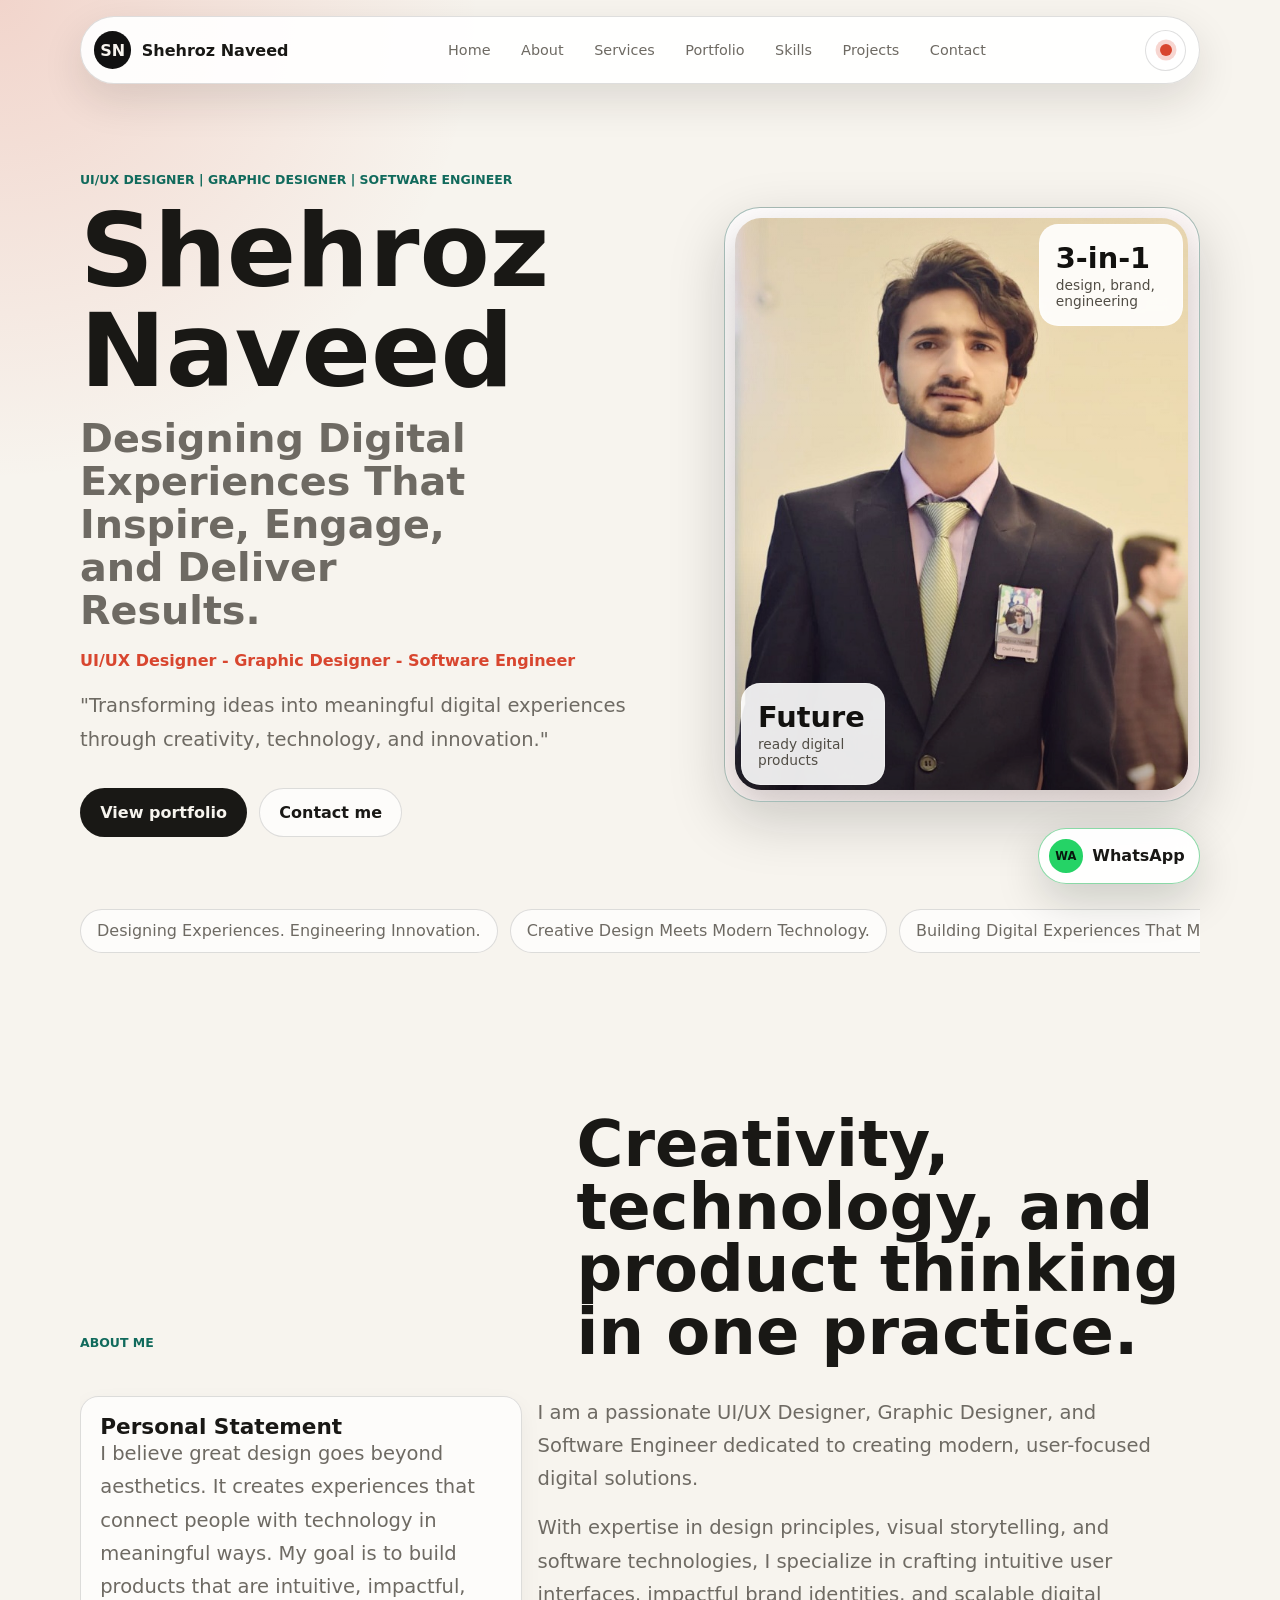
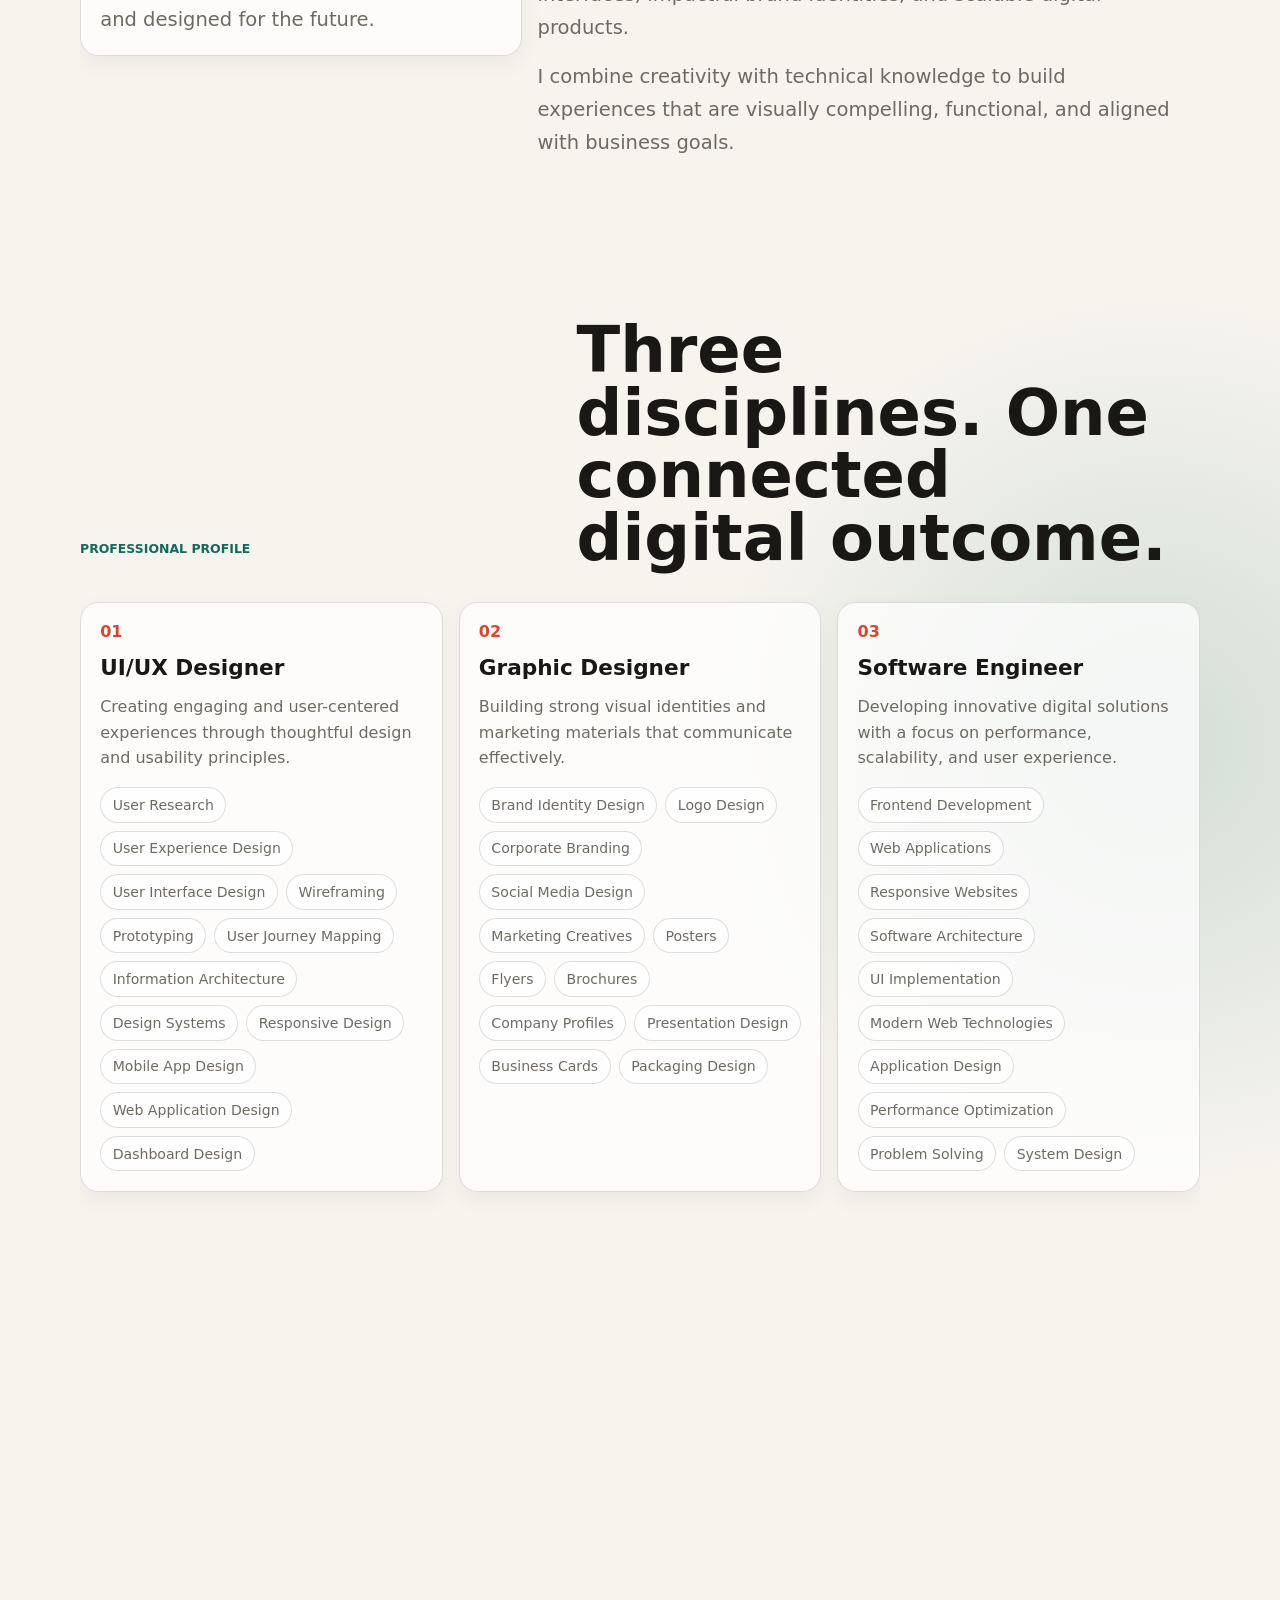
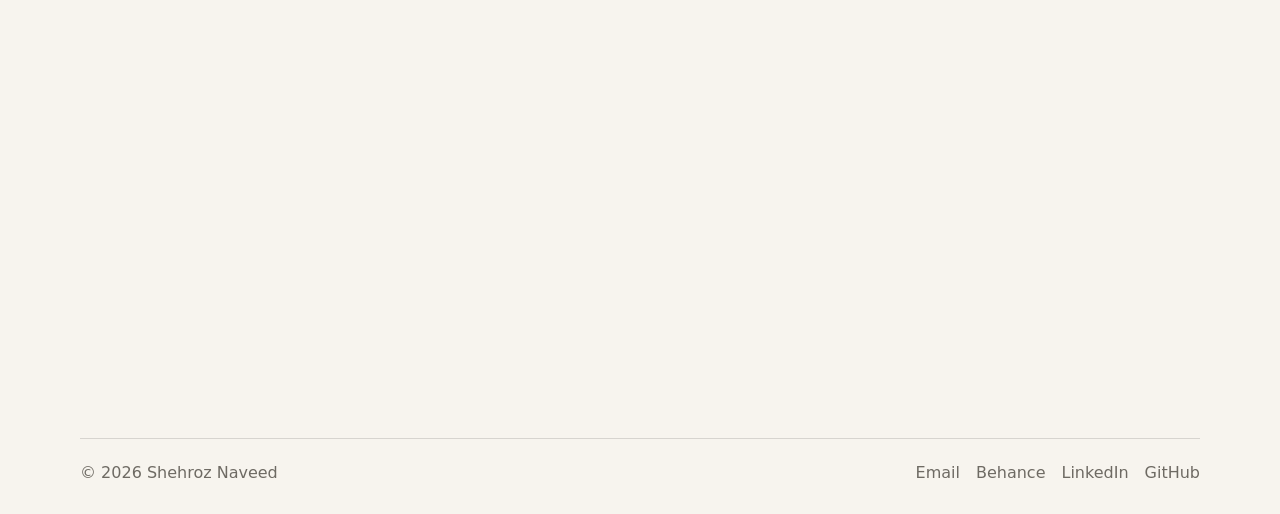
==== commit c41cb698: "Add direct call and WhatsApp contact actions" ====
--- a/index.html
+++ b/index.html
@@ -45,6 +45,8 @@
             "jobTitle": ["UI/UX Designer", "Graphic Designer", "Software Engineer"],
             "url": "https://shehroznaveed1.github.io/SHEHROZNAVEED/",
             "image": "https://shehroznaveed1.github.io/SHEHROZNAVEED/assets/projects/personal.jpg",
+            "email": "mailto:shehroznaveed111@gmail.com",
+            "telephone": "+923498903837",
             "address": {
               "@type": "PostalAddress",
               "addressLocality": "Karachi",
@@ -53,7 +55,7 @@
             "sameAs": [
               "https://www.behance.net/shehroznaveed1",
               "https://github.com/ShehrozNaveed1",
-              "https://linkedin.com/in/shehroz-naveed",
+              "https://www.linkedin.com/in/shehroz-naveed-4b450716a",
               "https://twitter.com/shehroznaveed4",
               "https://facebook.com/shehroz.naveed.94402"
             ],
@@ -480,9 +482,38 @@
           <p class="eyebrow">Contact</p>
           <h2>Let's build a digital experience that matters.</h2>
           <p>
-            Share your project details and get an instant inquiry preview. Add your real email,
-            phone, and social links here when you are ready.
+            Share your project details or reach me directly by phone, email, or WhatsApp for
+            fast project conversations.
           </p>
+          <div class="direct-contact-panel" aria-label="Direct contact options">
+            <div class="availability-chip">
+              <span aria-hidden="true"></span>
+              Available for UI/UX, branding, and web projects
+            </div>
+            <a class="contact-channel primary-channel" href="tel:+923498903837" aria-label="Call Shehroz Naveed at 0349-8903837">
+              <span class="channel-mark" aria-hidden="true">Call</span>
+              <span>
+                <small>Direct call</small>
+                <strong>0349-8903837</strong>
+              </span>
+            </a>
+            <div class="contact-action-row">
+              <a class="contact-channel compact-channel" href="https://wa.me/923498903837?text=Hi%20Shehroz%2C%20I%20saw%20your%20portfolio%20and%20want%20to%20discuss%20a%20project." target="_blank" rel="noopener noreferrer" aria-label="Message Shehroz Naveed on WhatsApp">
+                <span class="channel-mark whatsapp-mark" aria-hidden="true">WA</span>
+                <span>
+                  <small>WhatsApp</small>
+                  <strong>Quick chat</strong>
+                </span>
+              </a>
+              <a class="contact-channel compact-channel" href="mailto:shehroznaveed111@gmail.com" aria-label="Email Shehroz Naveed">
+                <span class="channel-mark" aria-hidden="true">Mail</span>
+                <span>
+                  <small>Email</small>
+                  <strong>Send brief</strong>
+                </span>
+              </a>
+            </div>
+          </div>
         </div>
 
         <form class="contact-form" id="contactForm">
@@ -520,6 +551,17 @@
       </section>
     </main>
 
+    <a
+      class="floating-whatsapp"
+      href="https://wa.me/923498903837?text=Hi%20Shehroz%2C%20I%20saw%20your%20portfolio%20and%20want%20to%20discuss%20a%20project."
+      target="_blank"
+      rel="noopener noreferrer"
+      aria-label="Chat with Shehroz Naveed on WhatsApp"
+    >
+      <span aria-hidden="true">WA</span>
+      <strong>WhatsApp</strong>
+    </a>
+
     <div class="project-modal" id="projectModal" aria-hidden="true">
       <div class="project-modal-backdrop" data-modal-close></div>
       <article class="project-modal-panel" role="dialog" aria-modal="true" aria-labelledby="modalTitle">
@@ -542,9 +584,9 @@
     <footer class="site-footer">
       <span>&copy; 2026 Shehroz Naveed</span>
       <div>
-        <a href="mailto:hello@example.com">Email</a>
+        <a href="mailto:shehroznaveed111@gmail.com">Email</a>
         <a href="https://www.behance.net/shehroznaveed1" target="_blank" rel="noreferrer">Behance</a>
-        <a href="https://linkedin.com/in/shehroz-naveed" target="_blank" rel="noreferrer">LinkedIn</a>
+        <a href="https://www.linkedin.com/in/shehroz-naveed-4b450716a" target="_blank" rel="noreferrer">LinkedIn</a>
         <a href="https://github.com/ShehrozNaveed1" target="_blank" rel="noreferrer">GitHub</a>
       </div>
     </footer>
--- a/styles.css
+++ b/styles.css
@@ -791,6 +791,111 @@
   contain-intrinsic-size: auto 720px;
 }
 
+.direct-contact-panel {
+  display: grid;
+  gap: 0.85rem;
+  max-width: 38rem;
+  margin-top: 1.5rem;
+}
+
+.availability-chip {
+  display: inline-flex;
+  align-items: center;
+  width: fit-content;
+  gap: 0.55rem;
+  padding: 0.62rem 0.85rem;
+  border: 1px solid color-mix(in srgb, var(--accent-2) 28%, var(--line));
+  border-radius: 999px;
+  background: color-mix(in srgb, var(--accent-2) 8%, var(--panel-strong));
+  color: var(--text);
+  font-size: 0.84rem;
+  font-weight: 800;
+}
+
+.availability-chip span {
+  width: 0.58rem;
+  height: 0.58rem;
+  border-radius: 50%;
+  background: var(--accent-2);
+  box-shadow: 0 0 0 0.35rem color-mix(in srgb, var(--accent-2) 16%, transparent);
+}
+
+.contact-channel {
+  position: relative;
+  display: grid;
+  grid-template-columns: auto minmax(0, 1fr);
+  align-items: center;
+  gap: 0.9rem;
+  min-height: 4.25rem;
+  padding: 0.9rem;
+  border: 1px solid var(--line);
+  border-radius: 1.1rem;
+  background:
+    linear-gradient(135deg, color-mix(in srgb, var(--panel-strong) 92%, transparent), color-mix(in srgb, var(--accent-2) 8%, transparent)),
+    var(--panel);
+  box-shadow: 0 0.9rem 2rem rgba(17, 16, 14, 0.08);
+  overflow: hidden;
+}
+
+.contact-channel::after {
+  content: "";
+  position: absolute;
+  inset: auto 0 0;
+  height: 3px;
+  background: linear-gradient(90deg, var(--accent), var(--accent-2));
+  opacity: 0;
+  transition: opacity 180ms ease;
+}
+
+.contact-channel:hover::after,
+.contact-channel:focus-visible::after {
+  opacity: 1;
+}
+
+.primary-channel {
+  min-height: 5.1rem;
+}
+
+.contact-action-row {
+  display: grid;
+  grid-template-columns: repeat(2, minmax(0, 1fr));
+  gap: 0.85rem;
+}
+
+.channel-mark {
+  display: grid;
+  width: 3.05rem;
+  height: 3.05rem;
+  place-items: center;
+  border-radius: 50%;
+  background: var(--text);
+  color: var(--bg);
+  font-size: 0.78rem;
+  font-weight: 900;
+}
+
+.whatsapp-mark,
+.floating-whatsapp span {
+  background: #25d366;
+  color: #08170e;
+}
+
+.contact-channel small {
+  display: block;
+  color: var(--muted);
+  font-size: 0.78rem;
+  font-weight: 850;
+  text-transform: uppercase;
+}
+
+.contact-channel strong {
+  display: block;
+  margin-top: 0.12rem;
+  color: var(--text);
+  font-size: clamp(1rem, 2vw, 1.32rem);
+  line-height: 1.12;
+}
+
 .contact-form {
   display: grid;
   gap: 1rem;
@@ -837,6 +942,39 @@
 
 .form-status.error {
   color: var(--accent);
+}
+
+.floating-whatsapp {
+  position: fixed;
+  right: max(1rem, calc((100vw - 1120px) / 2));
+  bottom: 1rem;
+  z-index: 45;
+  display: inline-flex;
+  align-items: center;
+  gap: 0.6rem;
+  min-height: 3.35rem;
+  padding: 0.65rem 0.9rem 0.65rem 0.65rem;
+  border: 1px solid color-mix(in srgb, #25d366 45%, var(--line));
+  border-radius: 999px;
+  background: color-mix(in srgb, var(--panel-strong) 94%, transparent);
+  color: var(--text);
+  box-shadow: 0 1rem 2.8rem rgba(8, 23, 14, 0.18);
+  font-weight: 900;
+  backdrop-filter: blur(18px);
+}
+
+.floating-whatsapp span {
+  display: grid;
+  width: 2.1rem;
+  height: 2.1rem;
+  place-items: center;
+  border-radius: 50%;
+  font-size: 0.72rem;
+}
+
+.floating-whatsapp:hover,
+.floating-whatsapp:focus-visible {
+  transform: translateY(-2px);
 }
 
 .project-modal {
@@ -1060,6 +1198,10 @@
   .process-card {
     grid-column: auto;
   }
+
+  .direct-contact-panel {
+    max-width: none;
+  }
 }
 
 @media (pointer: coarse), (prefers-reduced-motion: reduce) {
@@ -1104,6 +1246,31 @@
     width: 8rem;
   }
 
+  .contact-action-row {
+    grid-template-columns: 1fr;
+  }
+
+  .contact-channel {
+    min-height: 4rem;
+    border-radius: 0.95rem;
+  }
+
+  .channel-mark {
+    width: 2.7rem;
+    height: 2.7rem;
+  }
+
+  .floating-whatsapp {
+    right: 0.75rem;
+    bottom: 0.75rem;
+    min-height: 3rem;
+    padding: 0.5rem;
+  }
+
+  .floating-whatsapp strong {
+    display: none;
+  }
+
   .timeline-item,
   .site-footer {
     flex-direction: column;
